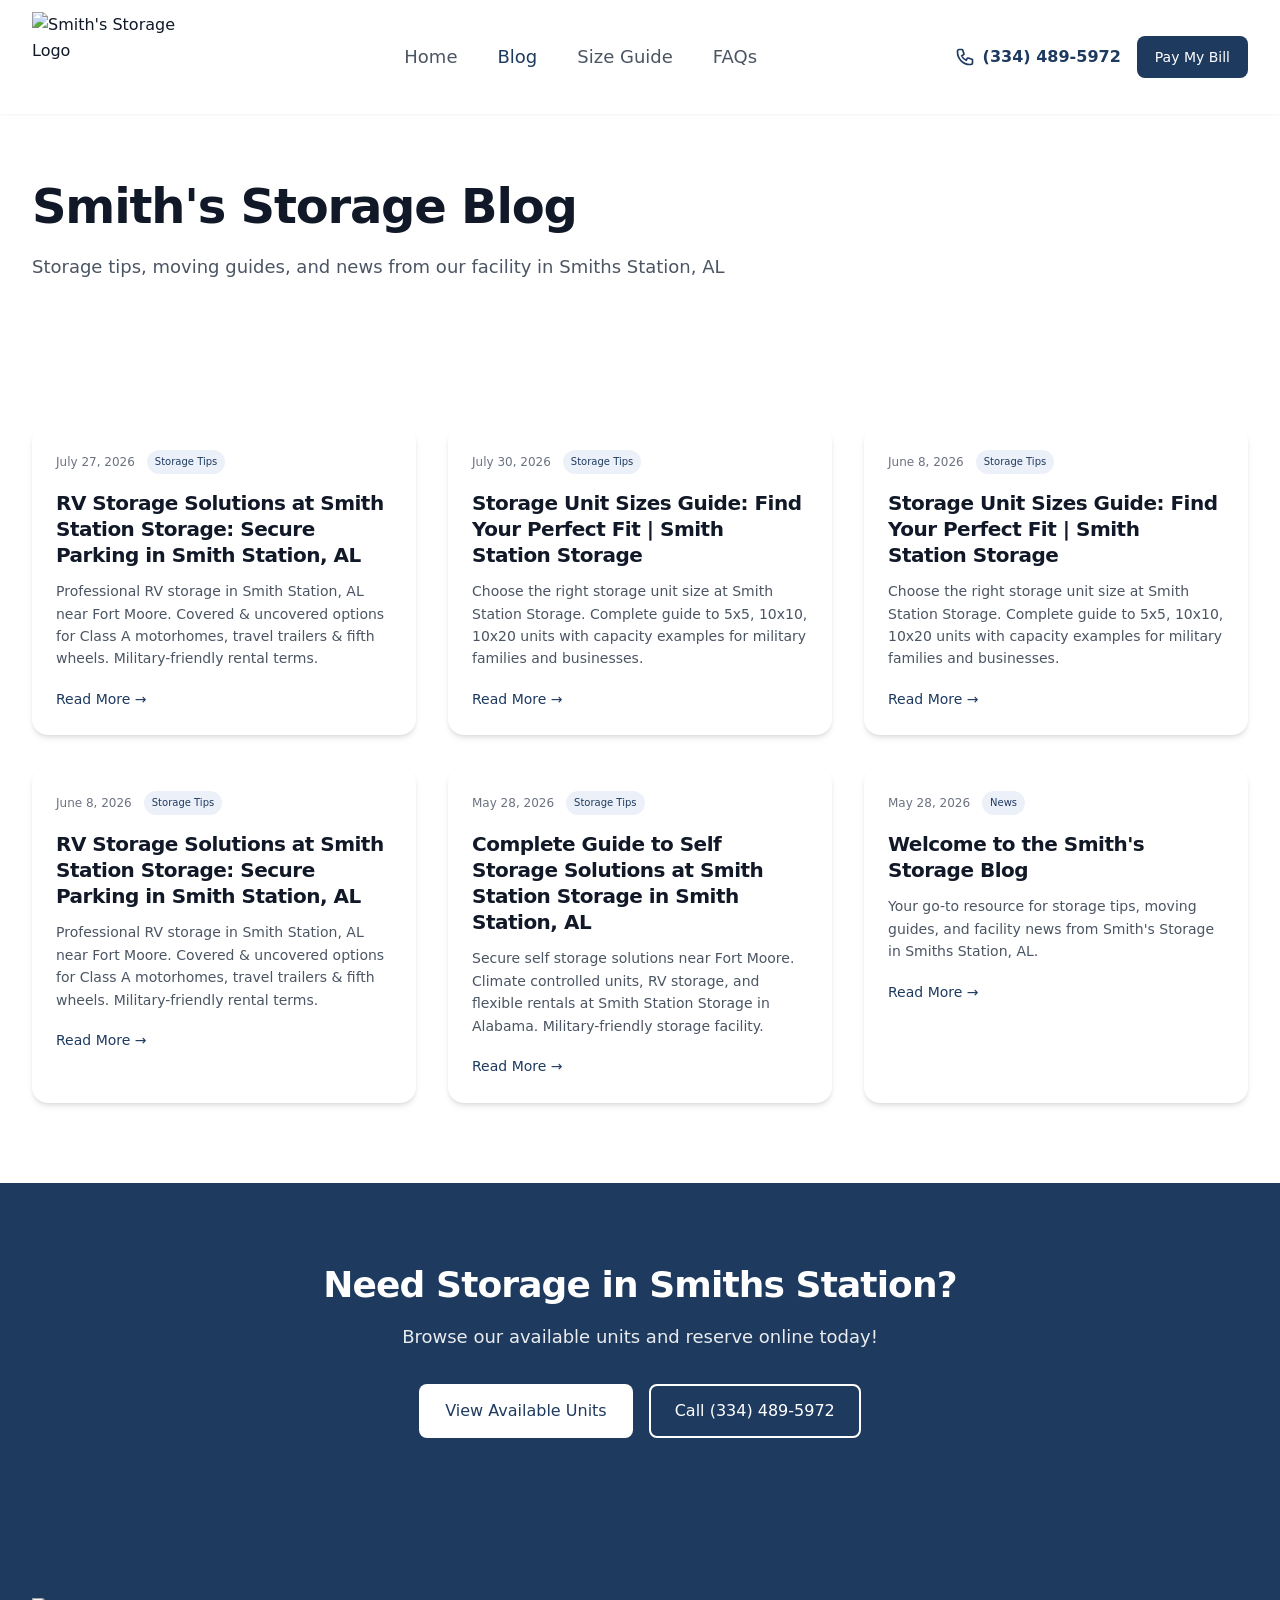
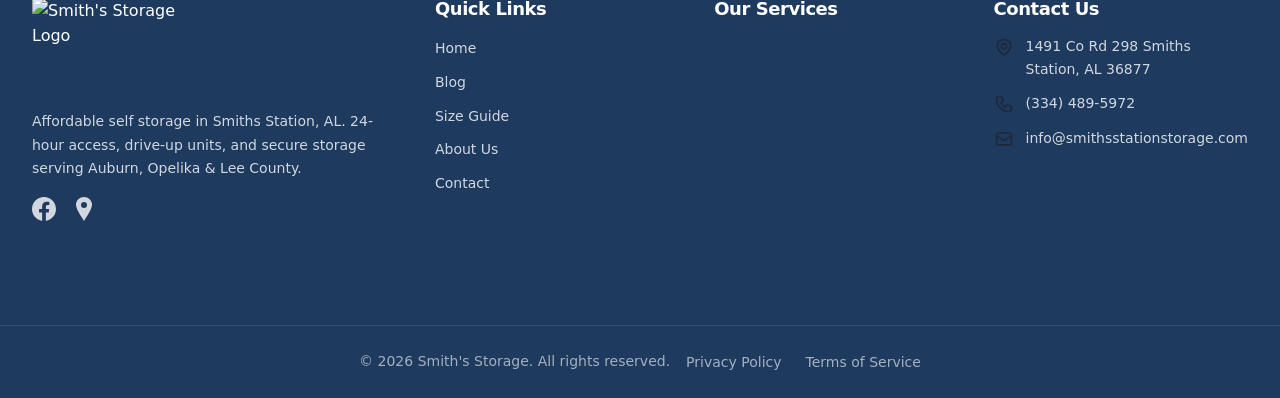
==== index.html @ 151f4b5f "Add blog card: RV Storage Solutions at Smith Station Storage: Secure Parking in Smith Station, AL" ====
<!DOCTYPE html>
<html lang="en">
<head>
  <meta charset="UTF-8">
  <meta name="viewport" content="width=device-width, initial-scale=1.0">

  <!-- Google Tag Manager -->
  <script>(function(w,d,s,l,i){w[l]=w[l]||[];w[l].push({'gtm.start':
  new Date().getTime(),event:'gtm.js'});var f=d.getElementsByTagName(s)[0],
  j=d.createElement(s),dl=l!='dataLayer'?'&l='+l:'';j.async=true;j.src=
  'https://www.googletagmanager.com/gtm.js?id='+i+dl;f.parentNode.insertBefore(j,f);
  })(window,document,'script','dataLayer','GTM-K75KJZG6');</script>

  <!-- SEO Meta Tags -->
  <title>Blog | Smith's Storage | Storage Tips & News</title>
  <meta name="description" content="Read the latest storage tips, moving guides, and news from Smith's Storage in Smiths Station, AL.">
  <meta name="robots" content="index, follow">
  <link rel="canonical" href="https://blog.smithsstationstorage.com/">

  <!-- Open Graph -->
  <meta property="og:title" content="Blog | Smith's Storage">
  <meta property="og:description" content="Storage tips, moving guides, and news from Smith's Storage.">
  <meta property="og:image" content="https://smithsstationstorage.com/images/logo.webp">
  <meta property="og:url" content="https://blog.smithsstationstorage.com/">
  <meta property="og:type" content="website">

  <!-- RSS Feed -->
  <link rel="alternate" type="application/rss+xml" title="Smith's Storage Blog" href="/rss.xml">

  <!-- Favicon -->
  <link rel="icon" type="image/png" href="https://smithsstationstorage.com/images/logo.webp">

  <!-- Stylesheet -->
  <link rel="stylesheet" href="/css/styles.css">
</head>
<body>
<!-- Google Tag Manager (noscript) -->
<noscript><iframe src="https://www.googletagmanager.com/ns.html?id=GTM-K75KJZG6" height="0" width="0" style="display:none;visibility:hidden"></iframe></noscript>

<!-- HEADER -->
<header class="wss-header">
  <nav class="wss-container">
    <div class="wss-header__inner">
      <a href="https://smithsstationstorage.com/"><img src="https://smithsstationstorage.com/images/logo.webp" alt="Smith's Storage Logo" class="wss-header__logo" width="200" height="103"></a>
      <div class="wss-header__nav">
        <a href="https://smithsstationstorage.com/" class="wss-header__nav-link">Home</a>
        <a href="/" class="wss-header__nav-link wss-header__nav-link--active">Blog</a>
        <a href="https://smithsstationstorage.com/size-guide.html" class="wss-header__nav-link">Size Guide</a>
        <a href="https://smithsstationstorage.com/faqs.html" class="wss-header__nav-link">FAQs</a>
      </div>
      <div class="wss-header__actions">
        <a href="tel:13344895972" class="wss-header__phone">
          <svg class="wss-header__phone-icon" fill="none" stroke="currentColor" viewBox="0 0 24 24"><path stroke-linecap="round" stroke-linejoin="round" stroke-width="2" d="M3 5a2 2 0 012-2h3.28a1 1 0 01.948.684l1.498 4.493a1 1 0 01-.502 1.21l-2.257 1.13a11.042 11.042 0 005.516 5.516l1.13-2.257a1 1 0 011.21-.502l4.493 1.498a1 1 0 01.684.949V19a2 2 0 01-2 2h-1C9.716 21 3 14.284 3 6V5z"/></svg>
          <span class="wss-header__phone-text">(334) 489-5972</span>
        </a>
        <a href="https://rental-center.storedge.com/?companyId=405c01c2-7dac-4c7d-843f-357634918b9c&facilityId=3e8d7edc-9e44-4110-b286-3bd07c18e074#/login" target="_blank" rel="noopener noreferrer" class="wss-btn wss-btn--primary wss-btn--sm">Pay My Bill</a>
        <button type="button" class="wss-header__menu-toggle" aria-label="Open menu" data-menu-toggle>
          <svg class="wss-header__menu-icon" fill="none" stroke="currentColor" viewBox="0 0 24 24"><path stroke-linecap="round" stroke-linejoin="round" stroke-width="2" d="M4 6h16M4 12h16M4 18h16"/></svg>
        </button>
      </div>
    </div>
    <div class="wss-header__mobile-menu" id="mobile-menu">
      <div class="wss-header__mobile-nav">
        <a href="https://smithsstationstorage.com/" class="wss-header__mobile-link">Home</a>
        <a href="/" class="wss-header__mobile-link wss-header__mobile-link--active">Blog</a>
        <a href="https://smithsstationstorage.com/size-guide.html" class="wss-header__mobile-link">Size Guide</a>
        <a href="https://smithsstationstorage.com/faqs.html" class="wss-header__mobile-link">FAQs</a>
      </div>
    </div>
  </nav>
</header>

<main>
  <!-- PAGE HERO -->
  <section class="wss-page-hero">
    <div class="wss-container">
      <h1 class="wss-page-hero__title">Smith's Storage Blog</h1>
      <p class="wss-page-hero__subtitle">Storage tips, moving guides, and news from our facility in Smiths Station, AL</p>
    </div>
  </section>

  <!-- BLOG LISTING -->
  <section class="wss-section wss-section--white">
    <div class="wss-container">
      <div class="wss-grid wss-grid--3" style="gap: 2rem;">

        <!-- POST: 2026-07-27-rv-storage-solutions-smith-station-alabama -->
        <a href="/posts/2026-07-27-rv-storage-solutions-smith-station-alabama.html" class="wss-blog-card" style="display: block; text-decoration: none; color: inherit; background: white; border-radius: 1rem; overflow: hidden; box-shadow: var(--wss-shadow-md); transition: box-shadow 0.3s, transform 0.3s;">
          <div style="padding: 1.5rem;">
            <div style="display: flex; align-items: center; gap: 0.75rem; margin-bottom: 1rem;">
              <span style="font-size: 0.75rem; color: var(--wss-gray-500);">July 27, 2026</span>
              <span style="font-size: 0.625rem; background: var(--wss-primary-50); color: var(--wss-primary); padding: 0.25rem 0.5rem; border-radius: 9999px; font-weight: 500;">Storage Tips</span>
            </div>
            <h2 style="font-size: var(--wss-text-xl); font-weight: 600; margin-bottom: 0.75rem; line-height: 1.3;">RV Storage Solutions at Smith Station Storage: Secure Parking in Smith Station, AL</h2>
            <p style="color: var(--wss-gray-600); font-size: var(--wss-text-sm); line-height: 1.6; margin-bottom: 1rem;">Professional RV storage in Smith Station, AL near Fort Moore. Covered &amp; uncovered options for Class A motorhomes, travel trailers &amp; fifth wheels. Military-friendly rental terms.</p>
            <span style="color: var(--wss-primary); font-weight: 500; font-size: var(--wss-text-sm);">Read More &rarr;</span>
          </div>
        </a>


        <!-- POST: 2026-07-30-storage-unit-sizes-guide-smith-station -->
        <a href="/posts/2026-07-30-storage-unit-sizes-guide-smith-station.html" class="wss-blog-card" style="display: block; text-decoration: none; color: inherit; background: white; border-radius: 1rem; overflow: hidden; box-shadow: var(--wss-shadow-md); transition: box-shadow 0.3s, transform 0.3s;">
          <div style="padding: 1.5rem;">
            <div style="display: flex; align-items: center; gap: 0.75rem; margin-bottom: 1rem;">
              <span style="font-size: 0.75rem; color: var(--wss-gray-500);">July 30, 2026</span>
              <span style="font-size: 0.625rem; background: var(--wss-primary-50); color: var(--wss-primary); padding: 0.25rem 0.5rem; border-radius: 9999px; font-weight: 500;">Storage Tips</span>
            </div>
            <h2 style="font-size: var(--wss-text-xl); font-weight: 600; margin-bottom: 0.75rem; line-height: 1.3;">Storage Unit Sizes Guide: Find Your Perfect Fit | Smith Station Storage</h2>
            <p style="color: var(--wss-gray-600); font-size: var(--wss-text-sm); line-height: 1.6; margin-bottom: 1rem;">Choose the right storage unit size at Smith Station Storage. Complete guide to 5x5, 10x10, 10x20 units with capacity examples for military families and businesses.</p>
            <span style="color: var(--wss-primary); font-weight: 500; font-size: var(--wss-text-sm);">Read More &rarr;</span>
          </div>
        </a>


        <!-- POST: 2026-06-08-storage-unit-sizes-guide-smith-station -->
        <a href="/posts/2026-06-08-storage-unit-sizes-guide-smith-station.html" class="wss-blog-card" style="display: block; text-decoration: none; color: inherit; background: white; border-radius: 1rem; overflow: hidden; box-shadow: var(--wss-shadow-md); transition: box-shadow 0.3s, transform 0.3s;">
          <div style="padding: 1.5rem;">
            <div style="display: flex; align-items: center; gap: 0.75rem; margin-bottom: 1rem;">
              <span style="font-size: 0.75rem; color: var(--wss-gray-500);">June 8, 2026</span>
              <span style="font-size: 0.625rem; background: var(--wss-primary-50); color: var(--wss-primary); padding: 0.25rem 0.5rem; border-radius: 9999px; font-weight: 500;">Storage Tips</span>
            </div>
            <h2 style="font-size: var(--wss-text-xl); font-weight: 600; margin-bottom: 0.75rem; line-height: 1.3;">Storage Unit Sizes Guide: Find Your Perfect Fit | Smith Station Storage</h2>
            <p style="color: var(--wss-gray-600); font-size: var(--wss-text-sm); line-height: 1.6; margin-bottom: 1rem;">Choose the right storage unit size at Smith Station Storage. Complete guide to 5x5, 10x10, 10x20 units with capacity examples for military families and businesses.</p>
            <span style="color: var(--wss-primary); font-weight: 500; font-size: var(--wss-text-sm);">Read More &rarr;</span>
          </div>
        </a>


        <!-- POST: 2026-06-08-rv-storage-solutions-smith-station-alabama -->
        <a href="/posts/2026-06-08-rv-storage-solutions-smith-station-alabama.html" class="wss-blog-card" style="display: block; text-decoration: none; color: inherit; background: white; border-radius: 1rem; overflow: hidden; box-shadow: var(--wss-shadow-md); transition: box-shadow 0.3s, transform 0.3s;">
          <div style="padding: 1.5rem;">
            <div style="display: flex; align-items: center; gap: 0.75rem; margin-bottom: 1rem;">
              <span style="font-size: 0.75rem; color: var(--wss-gray-500);">June 8, 2026</span>
              <span style="font-size: 0.625rem; background: var(--wss-primary-50); color: var(--wss-primary); padding: 0.25rem 0.5rem; border-radius: 9999px; font-weight: 500;">Storage Tips</span>
            </div>
            <h2 style="font-size: var(--wss-text-xl); font-weight: 600; margin-bottom: 0.75rem; line-height: 1.3;">RV Storage Solutions at Smith Station Storage: Secure Parking in Smith Station, AL</h2>
            <p style="color: var(--wss-gray-600); font-size: var(--wss-text-sm); line-height: 1.6; margin-bottom: 1rem;">Professional RV storage in Smith Station, AL near Fort Moore. Covered &amp; uncovered options for Class A motorhomes, travel trailers &amp; fifth wheels. Military-friendly rental terms.</p>
            <span style="color: var(--wss-primary); font-weight: 500; font-size: var(--wss-text-sm);">Read More &rarr;</span>
          </div>
        </a>


        <!-- POST: 2026-05-28-self-storage-guide-smith-station-alabama -->
        <a href="/posts/2026-05-28-self-storage-guide-smith-station-alabama.html" class="wss-blog-card" style="display: block; text-decoration: none; color: inherit; background: white; border-radius: 1rem; overflow: hidden; box-shadow: var(--wss-shadow-md); transition: box-shadow 0.3s, transform 0.3s;">
          <div style="padding: 1.5rem;">
            <div style="display: flex; align-items: center; gap: 0.75rem; margin-bottom: 1rem;">
              <span style="font-size: 0.75rem; color: var(--wss-gray-500);">May 28, 2026</span>
              <span style="font-size: 0.625rem; background: var(--wss-primary-50); color: var(--wss-primary); padding: 0.25rem 0.5rem; border-radius: 9999px; font-weight: 500;">Storage Tips</span>
            </div>
            <h2 style="font-size: var(--wss-text-xl); font-weight: 600; margin-bottom: 0.75rem; line-height: 1.3;">Complete Guide to Self Storage Solutions at Smith Station Storage in Smith Station, AL</h2>
            <p style="color: var(--wss-gray-600); font-size: var(--wss-text-sm); line-height: 1.6; margin-bottom: 1rem;">Secure self storage solutions near Fort Moore. Climate controlled units, RV storage, and flexible rentals at Smith Station Storage in Alabama. Military-friendly storage facility.</p>
            <span style="color: var(--wss-primary); font-weight: 500; font-size: var(--wss-text-sm);">Read More &rarr;</span>
          </div>
        </a>


        <!-- POST 1 (Welcome Post) -->
        <a href="/posts/2026-05-28-welcome-to-smiths-storage-blog" class="wss-blog-card" style="display: block; text-decoration: none; color: inherit; background: white; border-radius: 1rem; overflow: hidden; box-shadow: var(--wss-shadow-md); transition: box-shadow 0.3s, transform 0.3s;">
          <div style="padding: 1.5rem;">
            <div style="display: flex; align-items: center; gap: 0.75rem; margin-bottom: 1rem;">
              <span style="font-size: 0.75rem; color: var(--wss-gray-500);">May 28, 2026</span>
              <span style="font-size: 0.625rem; background: var(--wss-primary-50); color: var(--wss-primary); padding: 0.25rem 0.5rem; border-radius: 9999px; font-weight: 500;">News</span>
            </div>
            <h2 style="font-size: var(--wss-text-xl); font-weight: 600; margin-bottom: 0.75rem; line-height: 1.3;">Welcome to the Smith's Storage Blog</h2>
            <p style="color: var(--wss-gray-600); font-size: var(--wss-text-sm); line-height: 1.6; margin-bottom: 1rem;">Your go-to resource for storage tips, moving guides, and facility news from Smith's Storage in Smiths Station, AL.</p>
            <span style="color: var(--wss-primary); font-weight: 500; font-size: var(--wss-text-sm);">Read More &rarr;</span>
          </div>
        </a>

        <!-- ADD MORE POST CARDS HERE -->

      </div>
    </div>
  </section>

  <!-- CTA SECTION -->
  <section class="wss-section wss-cta">
    <div class="wss-container">
      <h2 class="wss-cta__title">Need Storage in Smiths Station?</h2>
      <p class="wss-cta__description">Browse our available units and reserve online today!</p>
      <div class="wss-cta__buttons">
        <a href="https://smithsstationstorage.com/#choose-unit" class="wss-btn wss-btn--white">View Available Units</a>
        <a href="tel:13344895972" class="wss-btn wss-btn--outline-white">Call (334) 489-5972</a>
      </div>
    </div>
  </section>
</main>

<!-- FOOTER -->
<footer class="wss-footer">
  <div class="wss-container wss-footer__main">
    <div class="wss-footer__grid">
      <div class="wss-footer__column">
        <img src="https://smithsstationstorage.com/images/logo.webp" alt="Smith's Storage Logo" class="wss-footer__logo" width="200" height="103" loading="lazy">
        <p class="wss-footer__tagline">Affordable self storage in Smiths Station, AL. 24-hour access, drive-up units, and secure storage serving Auburn, Opelika & Lee County.</p>
        <div class="wss-footer__social">
          <a href="" target="_blank" class="wss-footer__social-link" aria-label="Facebook"><svg class="wss-footer__social-icon" fill="currentColor" viewBox="0 0 24 24"><path d="M24 12.073c0-6.627-5.373-12-12-12s-12 5.373-12 12c0 5.99 4.388 10.954 10.125 11.854v-8.385H7.078v-3.47h3.047V9.43c0-3.007 1.792-4.669 4.533-4.669 1.312 0 2.686.235 2.686.235v2.953H15.83c-1.491 0-1.956.925-1.956 1.874v2.25h3.328l-.532 3.47h-2.796v8.385C19.612 23.027 24 18.062 24 12.073z"/></svg></a>
          <a href="https://maps.app.goo.gl/sVRZ5fAKHLisLEwT6" target="_blank" class="wss-footer__social-link" aria-label="Google Maps"><svg class="wss-footer__social-icon" fill="currentColor" viewBox="0 0 24 24"><path d="M12 0C7.802 0 4 3.403 4 7.602 4 11.8 7.469 16.812 12 24c4.531-7.188 8-12.2 8-16.398C20 3.403 16.199 0 12 0zm0 11a3 3 0 110-6 3 3 0 010 6z"/></svg></a>
        </div>
      </div>
      <div class="wss-footer__column"><h3 class="wss-footer__heading">Quick Links</h3><ul class="wss-footer__nav"><li><a href="https://smithsstationstorage.com/" class="wss-footer__nav-link">Home</a></li><li><a href="/" class="wss-footer__nav-link">Blog</a></li><li><a href="https://smithsstationstorage.com/size-guide.html" class="wss-footer__nav-link">Size Guide</a></li><li><a href="https://smithsstationstorage.com/about.html" class="wss-footer__nav-link">About Us</a></li><li><a href="https://smithsstationstorage.com/contact.html" class="wss-footer__nav-link">Contact</a></li></ul></div>
      <div class="wss-footer__column"><h3 class="wss-footer__heading">Our Services</h3><ul class="wss-footer__nav"></ul></div>
      <div class="wss-footer__column"><h3 class="wss-footer__heading">Contact Us</h3><ul class="wss-footer__contact"><li class="wss-footer__contact-item"><svg class="wss-footer__contact-icon" fill="none" stroke="currentColor" viewBox="0 0 24 24"><path stroke-linecap="round" stroke-linejoin="round" stroke-width="2" d="M17.657 16.657L13.414 20.9a1.998 1.998 0 01-2.827 0l-4.244-4.243a8 8 0 1111.314 0z"/><path stroke-linecap="round" stroke-linejoin="round" stroke-width="2" d="M15 11a3 3 0 11-6 0 3 3 0 016 0z"/></svg><a href="https://maps.app.goo.gl/sVRZ5fAKHLisLEwT6" target="_blank" class="wss-footer__contact-link">1491 Co Rd 298 Smiths Station, AL 36877</a></li><li class="wss-footer__contact-item"><svg class="wss-footer__contact-icon" fill="none" stroke="currentColor" viewBox="0 0 24 24"><path stroke-linecap="round" stroke-linejoin="round" stroke-width="2" d="M3 5a2 2 0 012-2h3.28a1 1 0 01.948.684l1.498 4.493a1 1 0 01-.502 1.21l-2.257 1.13a11.042 11.042 0 005.516 5.516l1.13-2.257a1 1 0 011.21-.502l4.493 1.498a1 1 0 01.684.949V19a2 2 0 01-2 2h-1C9.716 21 3 14.284 3 6V5z"/></svg><a href="tel:13344895972" class="wss-footer__contact-link">(334) 489-5972</a></li><li class="wss-footer__contact-item"><svg class="wss-footer__contact-icon" fill="none" stroke="currentColor" viewBox="0 0 24 24"><path stroke-linecap="round" stroke-linejoin="round" stroke-width="2" d="M3 8l7.89 5.26a2 2 0 002.22 0L21 8M5 19h14a2 2 0 002-2V7a2 2 0 00-2-2H5a2 2 0 00-2 2v10a2 2 0 002 2z"/></svg><a href="mailto:info@smithsstationstorage.com" class="wss-footer__contact-link">info@smithsstationstorage.com</a></li></ul></div>
    </div>
  </div>
  <div class="wss-footer__bottom"><div class="wss-container wss-footer__bottom-inner"><p>&copy; 2026 Smith's Storage. All rights reserved.</p><div class="wss-footer__legal"><a href="https://smithsstationstorage.com/privacy.html" class="wss-footer__legal-link">Privacy Policy</a><a href="https://smithsstationstorage.com/terms.html" class="wss-footer__legal-link">Terms of Service</a></div></div></div>
</footer>

<script src="/js/main.js"></script>
</body>
</html>
---- css/styles.css ----
/* =============================================================================
   Winston Self Storage - Main Stylesheet
   Hybrid Tailwind-BEM Architecture
   ============================================================================= */

/* Google Fonts */
@import url('{{GOOGLE_FONTS_URL}}');

/* Design Tokens */
@import '_variables.css';

/* Base Styles & Reset */
@import '_base.css';

/* Layout Patterns */
@import '_layouts.css';

/* BEM Components */
@import '_components.css';
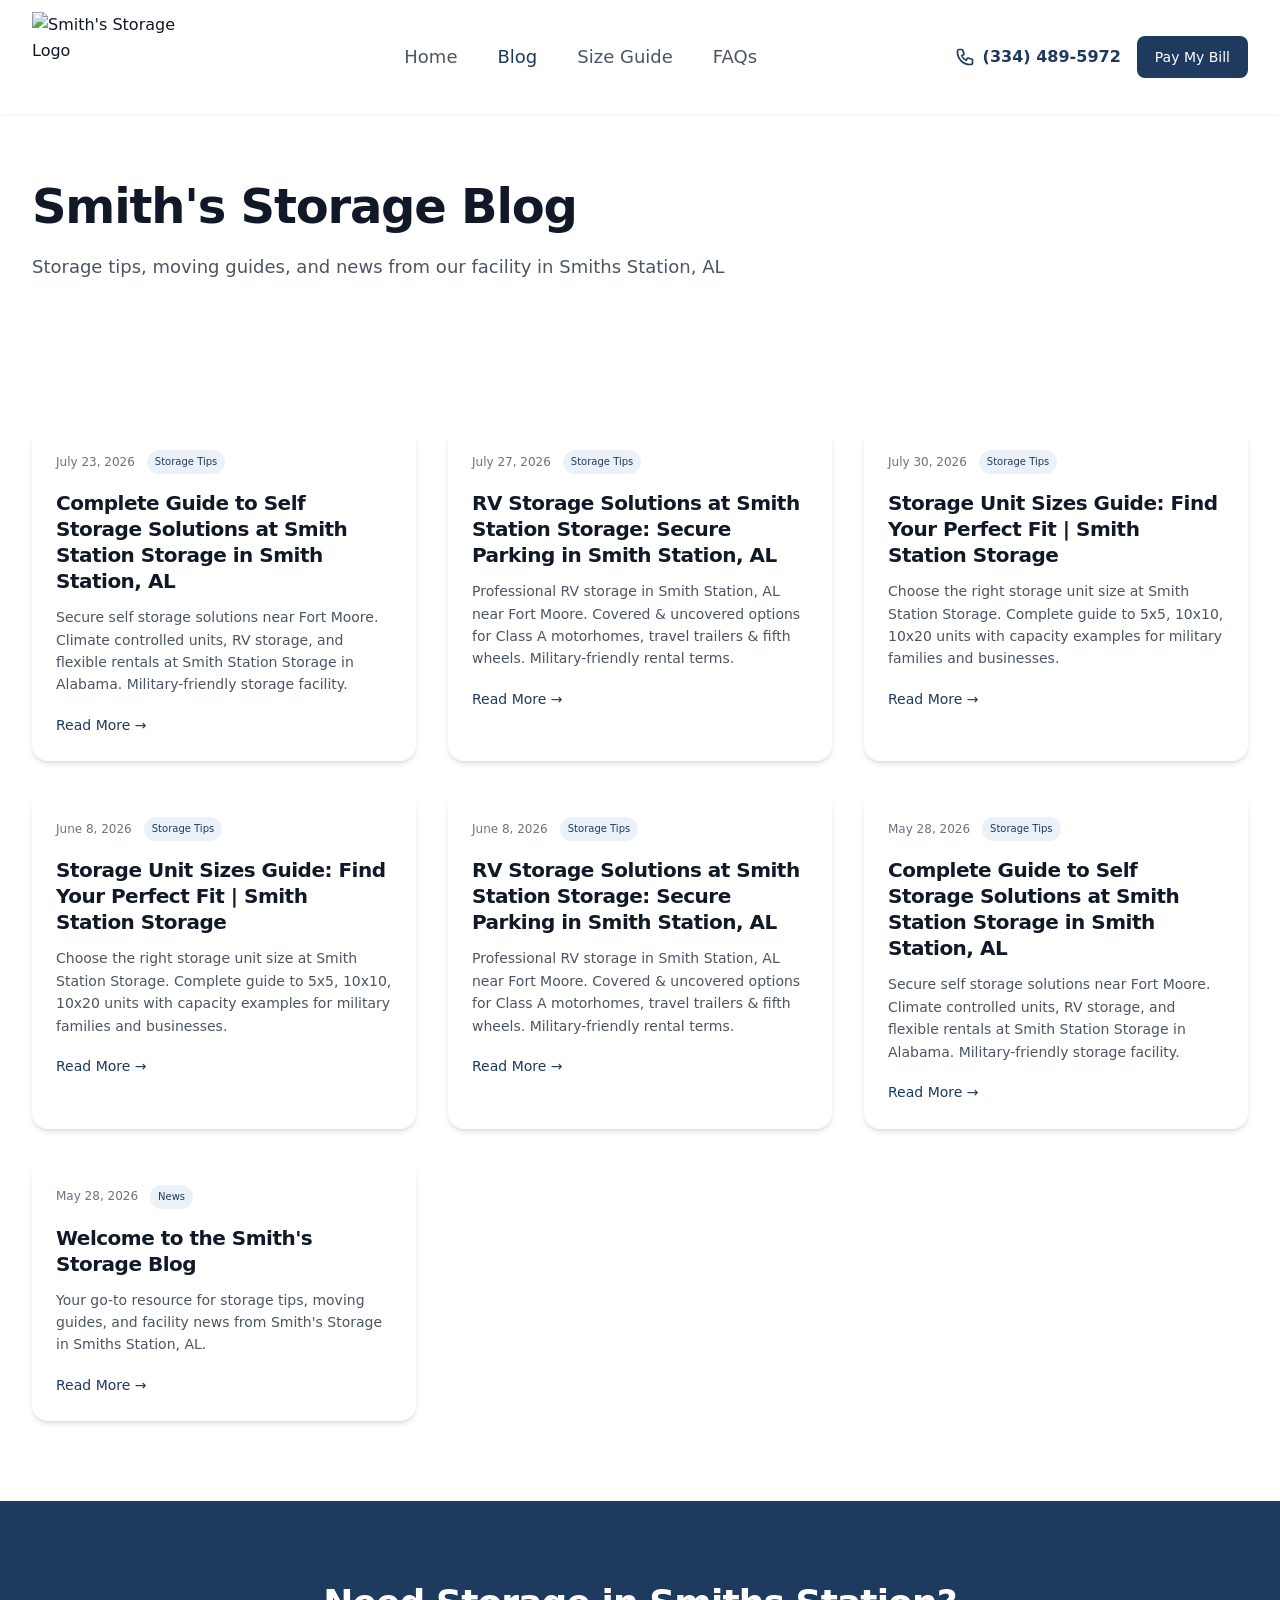
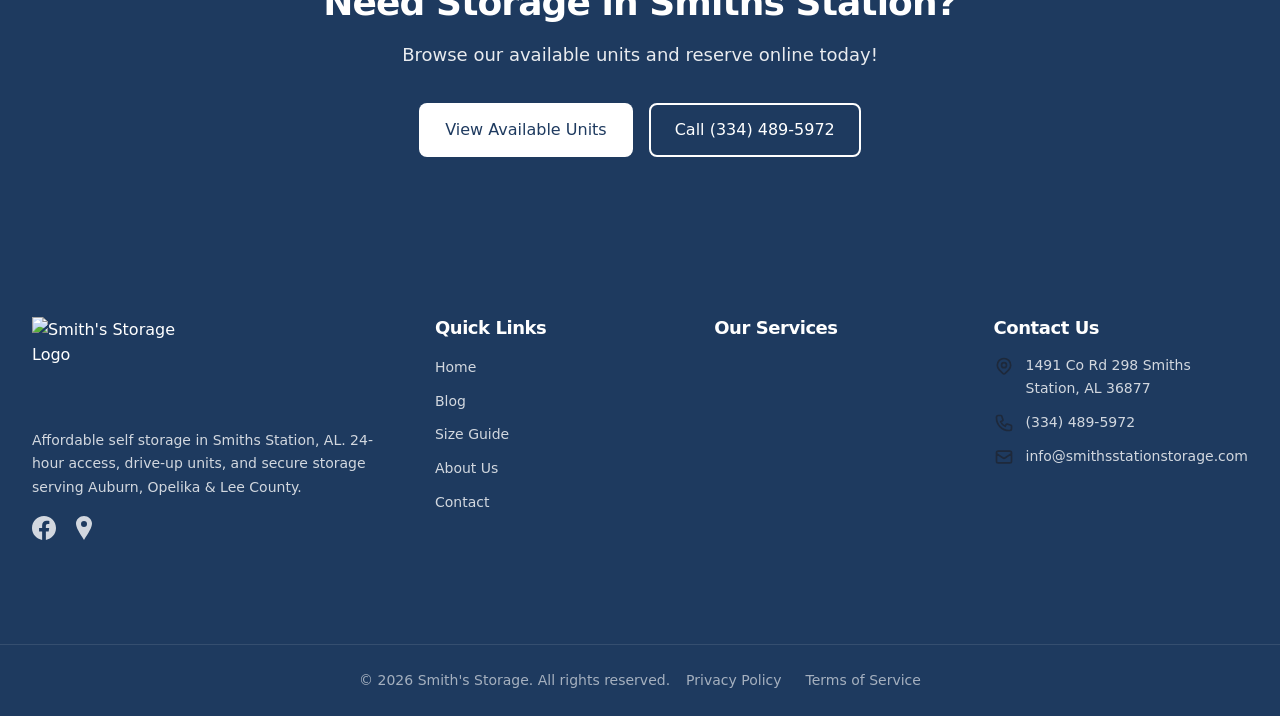
==== commit bf399235: "Add blog card: Complete Guide to Self Storage Solutions at Smith Station Storage in Smith Station, A" ====
--- a/index.html
+++ b/index.html
@@ -83,6 +83,20 @@
   <section class="wss-section wss-section--white">
     <div class="wss-container">
       <div class="wss-grid wss-grid--3" style="gap: 2rem;">
+
+        <!-- POST: 2026-07-23-self-storage-guide-smith-station-alabama -->
+        <a href="/posts/2026-07-23-self-storage-guide-smith-station-alabama.html" class="wss-blog-card" style="display: block; text-decoration: none; color: inherit; background: white; border-radius: 1rem; overflow: hidden; box-shadow: var(--wss-shadow-md); transition: box-shadow 0.3s, transform 0.3s;">
+          <div style="padding: 1.5rem;">
+            <div style="display: flex; align-items: center; gap: 0.75rem; margin-bottom: 1rem;">
+              <span style="font-size: 0.75rem; color: var(--wss-gray-500);">July 23, 2026</span>
+              <span style="font-size: 0.625rem; background: var(--wss-primary-50); color: var(--wss-primary); padding: 0.25rem 0.5rem; border-radius: 9999px; font-weight: 500;">Storage Tips</span>
+            </div>
+            <h2 style="font-size: var(--wss-text-xl); font-weight: 600; margin-bottom: 0.75rem; line-height: 1.3;">Complete Guide to Self Storage Solutions at Smith Station Storage in Smith Station, AL</h2>
+            <p style="color: var(--wss-gray-600); font-size: var(--wss-text-sm); line-height: 1.6; margin-bottom: 1rem;">Secure self storage solutions near Fort Moore. Climate controlled units, RV storage, and flexible rentals at Smith Station Storage in Alabama. Military-friendly storage facility.</p>
+            <span style="color: var(--wss-primary); font-weight: 500; font-size: var(--wss-text-sm);">Read More &rarr;</span>
+          </div>
+        </a>
+
 
         <!-- POST: 2026-07-27-rv-storage-solutions-smith-station-alabama -->
         <a href="/posts/2026-07-27-rv-storage-solutions-smith-station-alabama.html" class="wss-blog-card" style="display: block; text-decoration: none; color: inherit; background: white; border-radius: 1rem; overflow: hidden; box-shadow: var(--wss-shadow-md); transition: box-shadow 0.3s, transform 0.3s;">
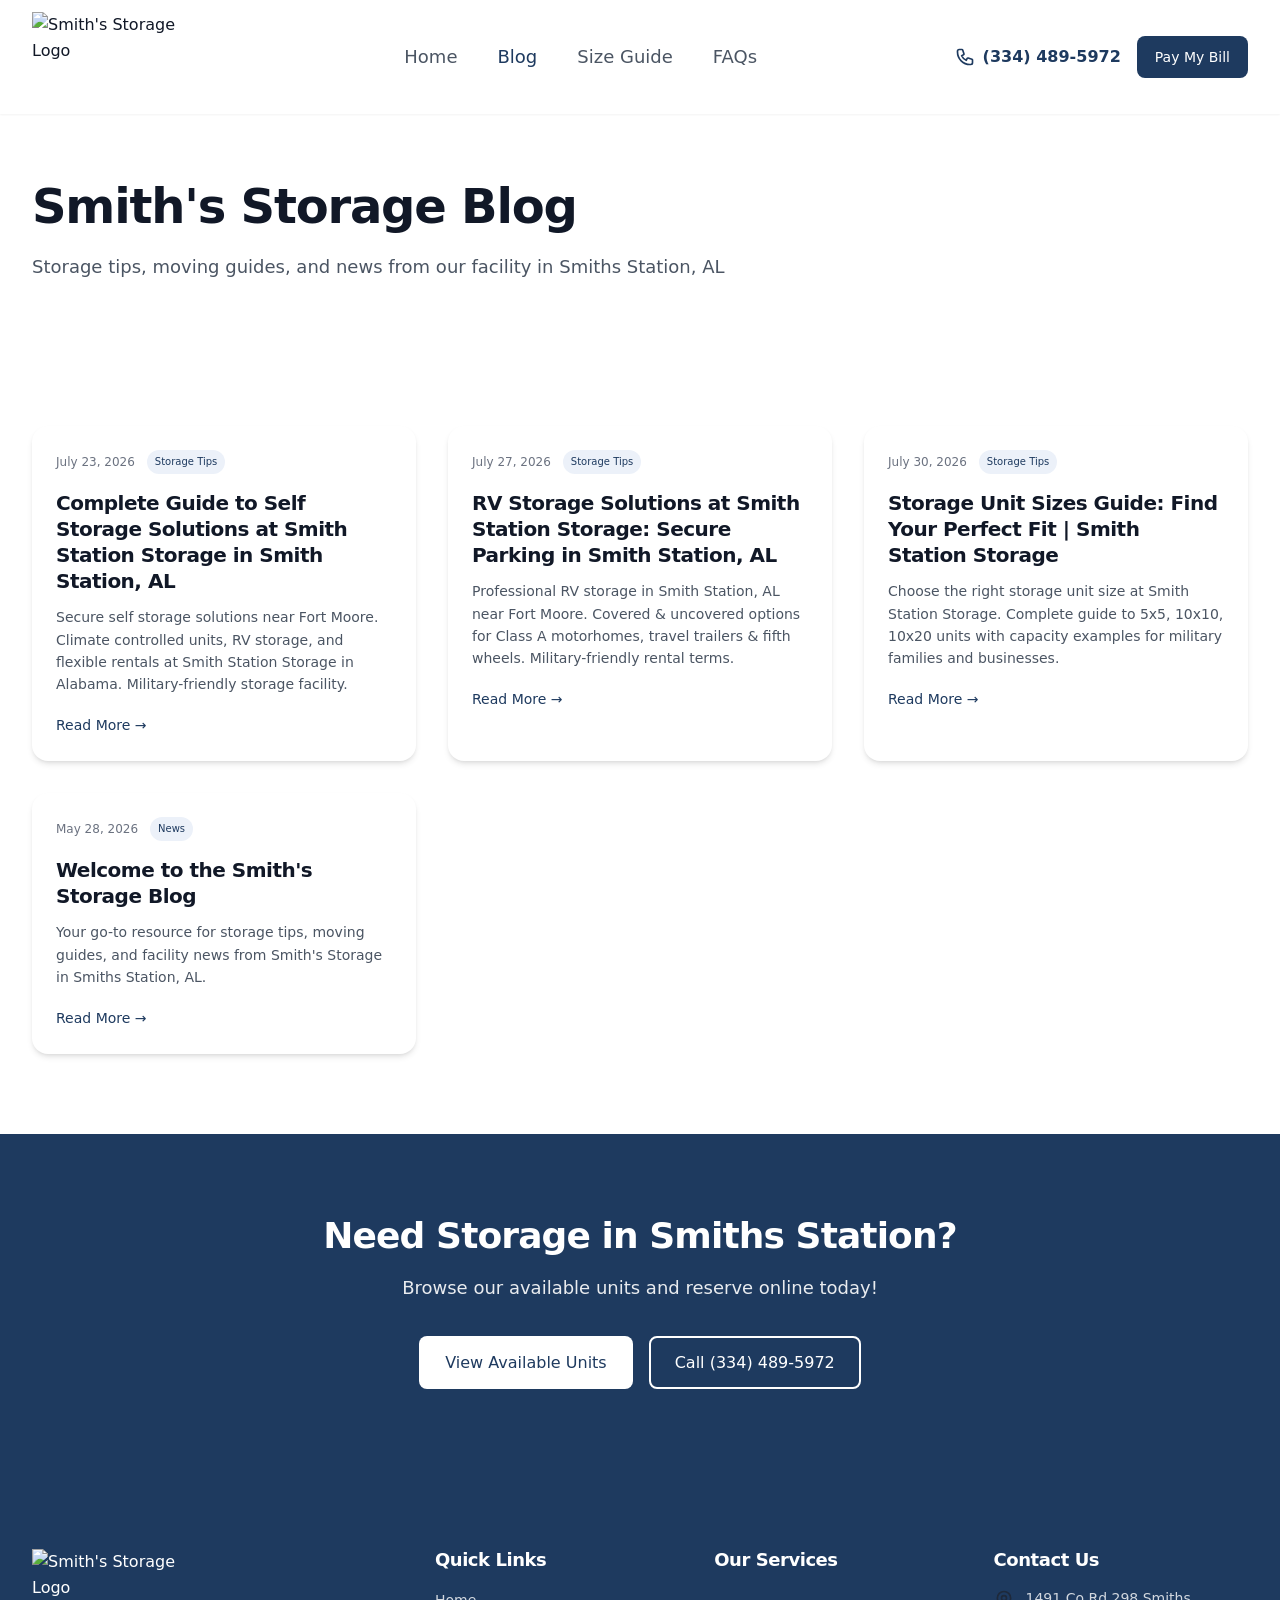
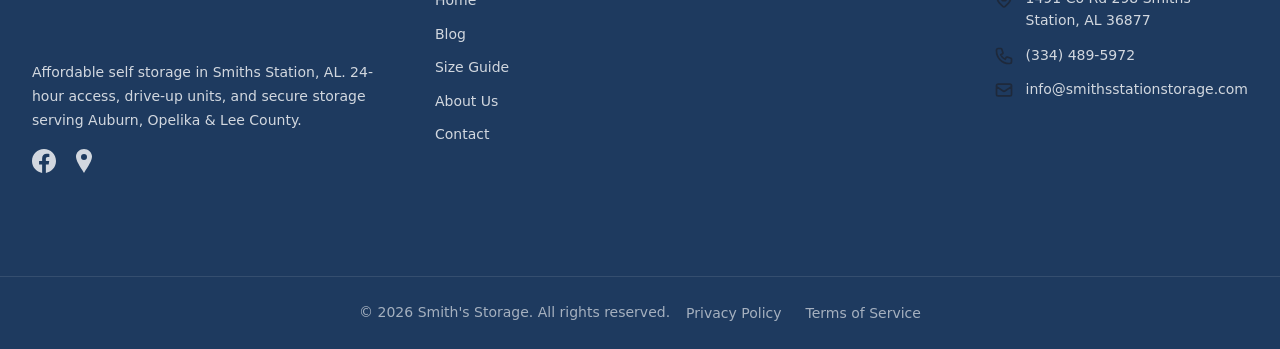
==== commit d86a3dab: "Remove stale post cards after backdating" ====
--- a/index.html
+++ b/index.html
@@ -126,48 +126,6 @@
         </a>
 
 
-        <!-- POST: 2026-06-08-storage-unit-sizes-guide-smith-station -->
-        <a href="/posts/2026-06-08-storage-unit-sizes-guide-smith-station.html" class="wss-blog-card" style="display: block; text-decoration: none; color: inherit; background: white; border-radius: 1rem; overflow: hidden; box-shadow: var(--wss-shadow-md); transition: box-shadow 0.3s, transform 0.3s;">
-          <div style="padding: 1.5rem;">
-            <div style="display: flex; align-items: center; gap: 0.75rem; margin-bottom: 1rem;">
-              <span style="font-size: 0.75rem; color: var(--wss-gray-500);">June 8, 2026</span>
-              <span style="font-size: 0.625rem; background: var(--wss-primary-50); color: var(--wss-primary); padding: 0.25rem 0.5rem; border-radius: 9999px; font-weight: 500;">Storage Tips</span>
-            </div>
-            <h2 style="font-size: var(--wss-text-xl); font-weight: 600; margin-bottom: 0.75rem; line-height: 1.3;">Storage Unit Sizes Guide: Find Your Perfect Fit | Smith Station Storage</h2>
-            <p style="color: var(--wss-gray-600); font-size: var(--wss-text-sm); line-height: 1.6; margin-bottom: 1rem;">Choose the right storage unit size at Smith Station Storage. Complete guide to 5x5, 10x10, 10x20 units with capacity examples for military families and businesses.</p>
-            <span style="color: var(--wss-primary); font-weight: 500; font-size: var(--wss-text-sm);">Read More &rarr;</span>
-          </div>
-        </a>
-
-
-        <!-- POST: 2026-06-08-rv-storage-solutions-smith-station-alabama -->
-        <a href="/posts/2026-06-08-rv-storage-solutions-smith-station-alabama.html" class="wss-blog-card" style="display: block; text-decoration: none; color: inherit; background: white; border-radius: 1rem; overflow: hidden; box-shadow: var(--wss-shadow-md); transition: box-shadow 0.3s, transform 0.3s;">
-          <div style="padding: 1.5rem;">
-            <div style="display: flex; align-items: center; gap: 0.75rem; margin-bottom: 1rem;">
-              <span style="font-size: 0.75rem; color: var(--wss-gray-500);">June 8, 2026</span>
-              <span style="font-size: 0.625rem; background: var(--wss-primary-50); color: var(--wss-primary); padding: 0.25rem 0.5rem; border-radius: 9999px; font-weight: 500;">Storage Tips</span>
-            </div>
-            <h2 style="font-size: var(--wss-text-xl); font-weight: 600; margin-bottom: 0.75rem; line-height: 1.3;">RV Storage Solutions at Smith Station Storage: Secure Parking in Smith Station, AL</h2>
-            <p style="color: var(--wss-gray-600); font-size: var(--wss-text-sm); line-height: 1.6; margin-bottom: 1rem;">Professional RV storage in Smith Station, AL near Fort Moore. Covered &amp; uncovered options for Class A motorhomes, travel trailers &amp; fifth wheels. Military-friendly rental terms.</p>
-            <span style="color: var(--wss-primary); font-weight: 500; font-size: var(--wss-text-sm);">Read More &rarr;</span>
-          </div>
-        </a>
-
-
-        <!-- POST: 2026-05-28-self-storage-guide-smith-station-alabama -->
-        <a href="/posts/2026-05-28-self-storage-guide-smith-station-alabama.html" class="wss-blog-card" style="display: block; text-decoration: none; color: inherit; background: white; border-radius: 1rem; overflow: hidden; box-shadow: var(--wss-shadow-md); transition: box-shadow 0.3s, transform 0.3s;">
-          <div style="padding: 1.5rem;">
-            <div style="display: flex; align-items: center; gap: 0.75rem; margin-bottom: 1rem;">
-              <span style="font-size: 0.75rem; color: var(--wss-gray-500);">May 28, 2026</span>
-              <span style="font-size: 0.625rem; background: var(--wss-primary-50); color: var(--wss-primary); padding: 0.25rem 0.5rem; border-radius: 9999px; font-weight: 500;">Storage Tips</span>
-            </div>
-            <h2 style="font-size: var(--wss-text-xl); font-weight: 600; margin-bottom: 0.75rem; line-height: 1.3;">Complete Guide to Self Storage Solutions at Smith Station Storage in Smith Station, AL</h2>
-            <p style="color: var(--wss-gray-600); font-size: var(--wss-text-sm); line-height: 1.6; margin-bottom: 1rem;">Secure self storage solutions near Fort Moore. Climate controlled units, RV storage, and flexible rentals at Smith Station Storage in Alabama. Military-friendly storage facility.</p>
-            <span style="color: var(--wss-primary); font-weight: 500; font-size: var(--wss-text-sm);">Read More &rarr;</span>
-          </div>
-        </a>
-
-
         <!-- POST 1 (Welcome Post) -->
         <a href="/posts/2026-05-28-welcome-to-smiths-storage-blog" class="wss-blog-card" style="display: block; text-decoration: none; color: inherit; background: white; border-radius: 1rem; overflow: hidden; box-shadow: var(--wss-shadow-md); transition: box-shadow 0.3s, transform 0.3s;">
           <div style="padding: 1.5rem;">
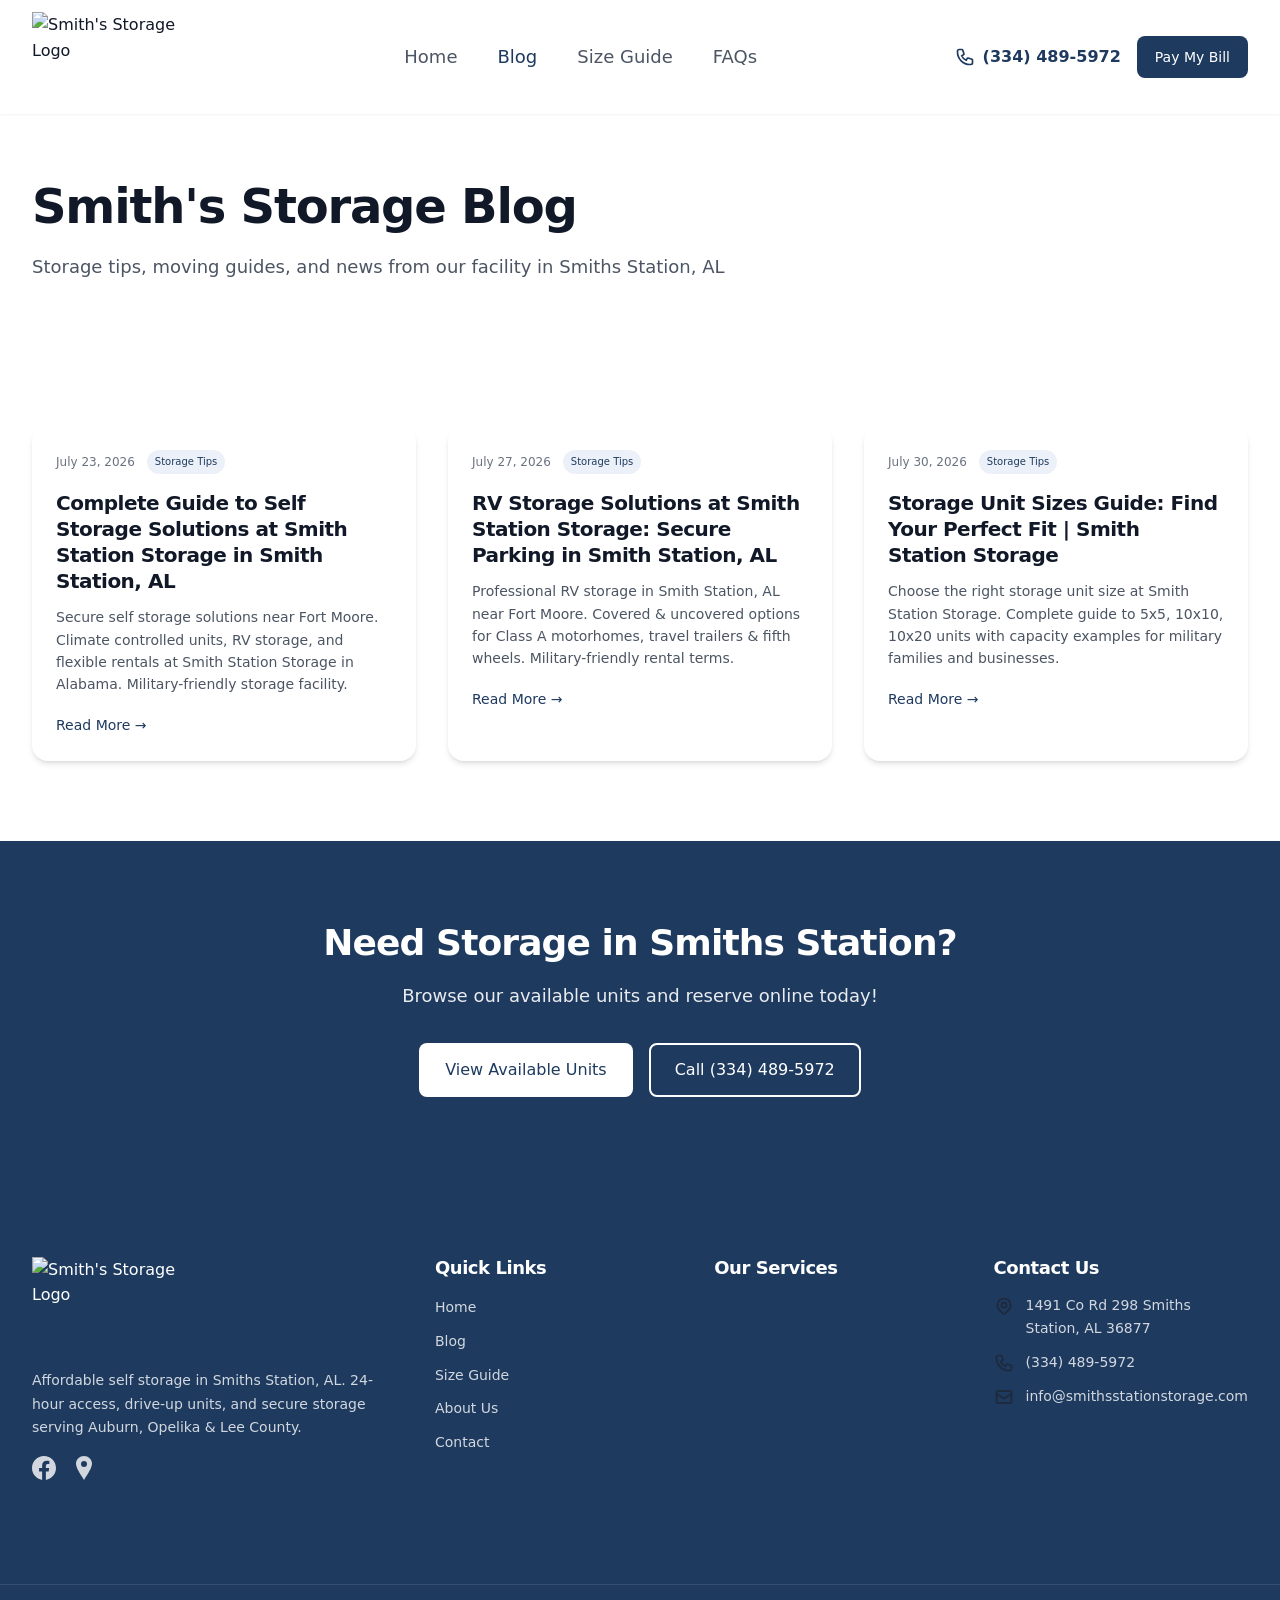
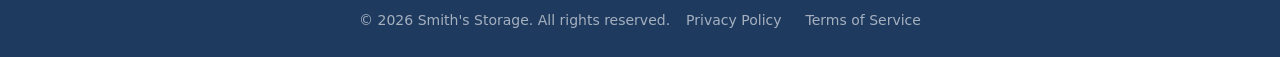
==== commit ad207741: "Remove welcome cards" ====
--- a/index.html
+++ b/index.html
@@ -125,20 +125,6 @@
           </div>
         </a>
 
-
-        <!-- POST 1 (Welcome Post) -->
-        <a href="/posts/2026-05-28-welcome-to-smiths-storage-blog" class="wss-blog-card" style="display: block; text-decoration: none; color: inherit; background: white; border-radius: 1rem; overflow: hidden; box-shadow: var(--wss-shadow-md); transition: box-shadow 0.3s, transform 0.3s;">
-          <div style="padding: 1.5rem;">
-            <div style="display: flex; align-items: center; gap: 0.75rem; margin-bottom: 1rem;">
-              <span style="font-size: 0.75rem; color: var(--wss-gray-500);">May 28, 2026</span>
-              <span style="font-size: 0.625rem; background: var(--wss-primary-50); color: var(--wss-primary); padding: 0.25rem 0.5rem; border-radius: 9999px; font-weight: 500;">News</span>
-            </div>
-            <h2 style="font-size: var(--wss-text-xl); font-weight: 600; margin-bottom: 0.75rem; line-height: 1.3;">Welcome to the Smith's Storage Blog</h2>
-            <p style="color: var(--wss-gray-600); font-size: var(--wss-text-sm); line-height: 1.6; margin-bottom: 1rem;">Your go-to resource for storage tips, moving guides, and facility news from Smith's Storage in Smiths Station, AL.</p>
-            <span style="color: var(--wss-primary); font-weight: 500; font-size: var(--wss-text-sm);">Read More &rarr;</span>
-          </div>
-        </a>
-
         <!-- ADD MORE POST CARDS HERE -->
 
       </div>
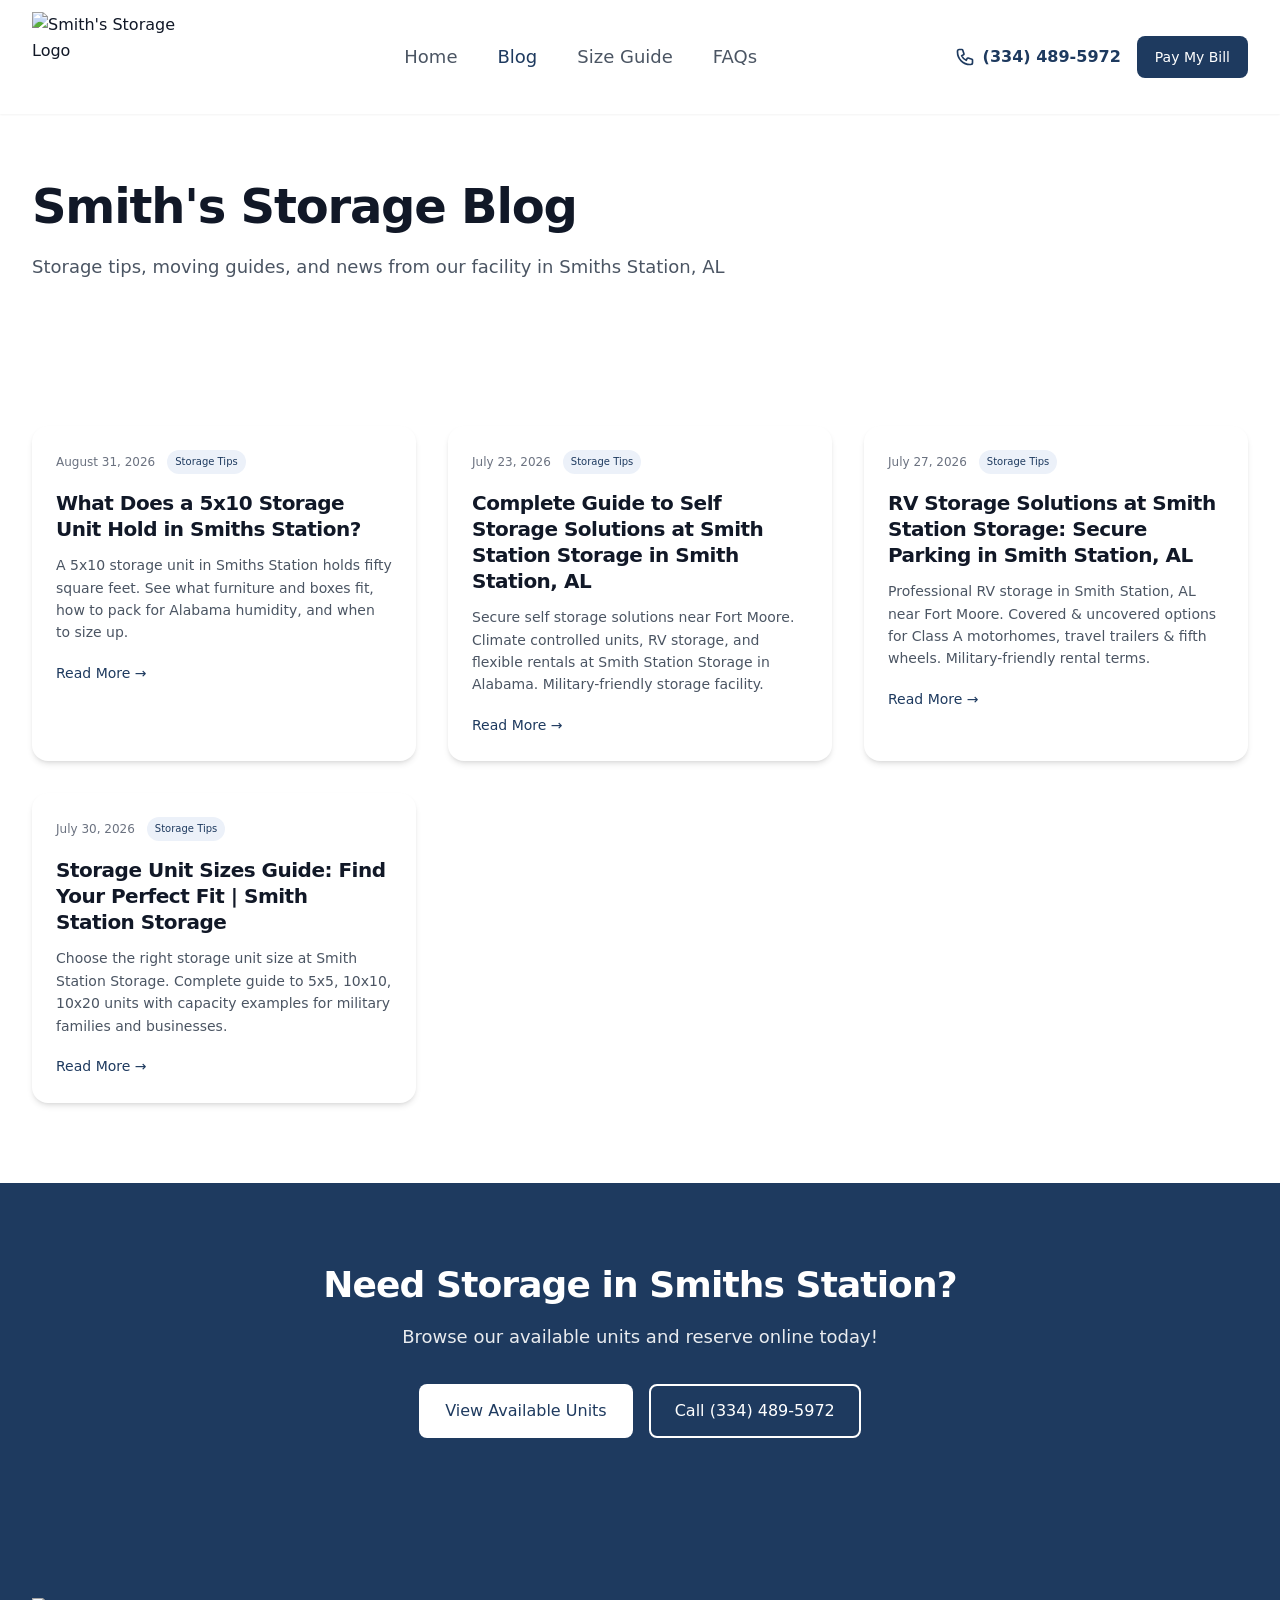
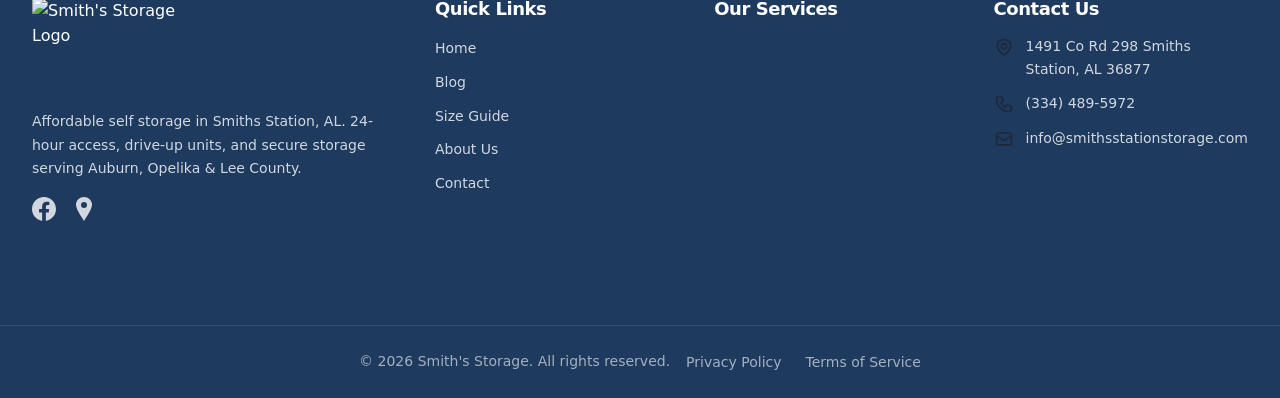
==== commit d917f47e: "Add blog card: What Does a 5x10 Storage Unit Hold in Smiths Station?" ====
--- a/index.html
+++ b/index.html
@@ -84,6 +84,20 @@
     <div class="wss-container">
       <div class="wss-grid wss-grid--3" style="gap: 2rem;">
 
+        <!-- POST: 2026-08-31-what-does-a-5x10-storage-unit-hold-in-smiths-station -->
+        <a href="/posts/2026-08-31-what-does-a-5x10-storage-unit-hold-in-smiths-station.html" class="wss-blog-card" style="display: block; text-decoration: none; color: inherit; background: white; border-radius: 1rem; overflow: hidden; box-shadow: var(--wss-shadow-md); transition: box-shadow 0.3s, transform 0.3s;">
+          <div style="padding: 1.5rem;">
+            <div style="display: flex; align-items: center; gap: 0.75rem; margin-bottom: 1rem;">
+              <span style="font-size: 0.75rem; color: var(--wss-gray-500);">August 31, 2026</span>
+              <span style="font-size: 0.625rem; background: var(--wss-primary-50); color: var(--wss-primary); padding: 0.25rem 0.5rem; border-radius: 9999px; font-weight: 500;">Storage Tips</span>
+            </div>
+            <h2 style="font-size: var(--wss-text-xl); font-weight: 600; margin-bottom: 0.75rem; line-height: 1.3;">What Does a 5x10 Storage Unit Hold in Smiths Station?</h2>
+            <p style="color: var(--wss-gray-600); font-size: var(--wss-text-sm); line-height: 1.6; margin-bottom: 1rem;">A 5x10 storage unit in Smiths Station holds fifty square feet. See what furniture and boxes fit, how to pack for Alabama humidity, and when to size up.</p>
+            <span style="color: var(--wss-primary); font-weight: 500; font-size: var(--wss-text-sm);">Read More &rarr;</span>
+          </div>
+        </a>
+
+
         <!-- POST: 2026-07-23-self-storage-guide-smith-station-alabama -->
         <a href="/posts/2026-07-23-self-storage-guide-smith-station-alabama.html" class="wss-blog-card" style="display: block; text-decoration: none; color: inherit; background: white; border-radius: 1rem; overflow: hidden; box-shadow: var(--wss-shadow-md); transition: box-shadow 0.3s, transform 0.3s;">
           <div style="padding: 1.5rem;">
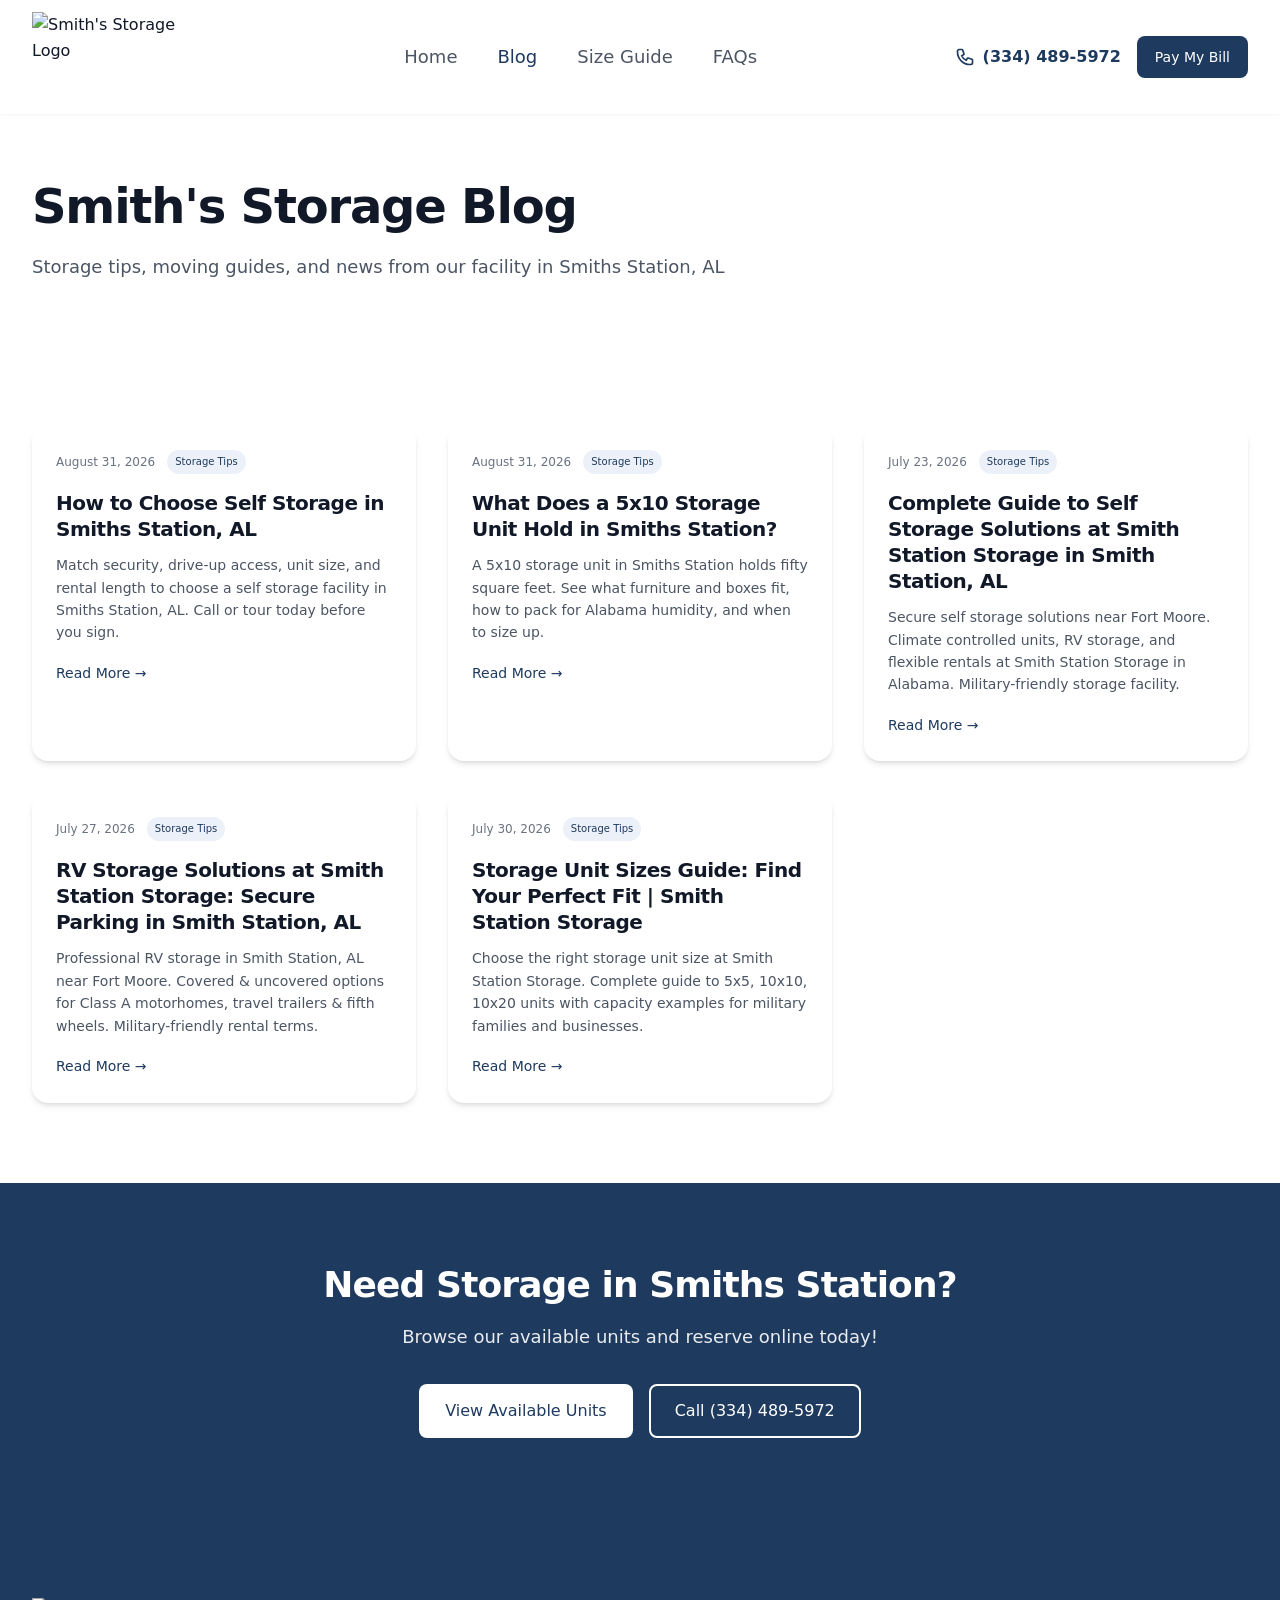
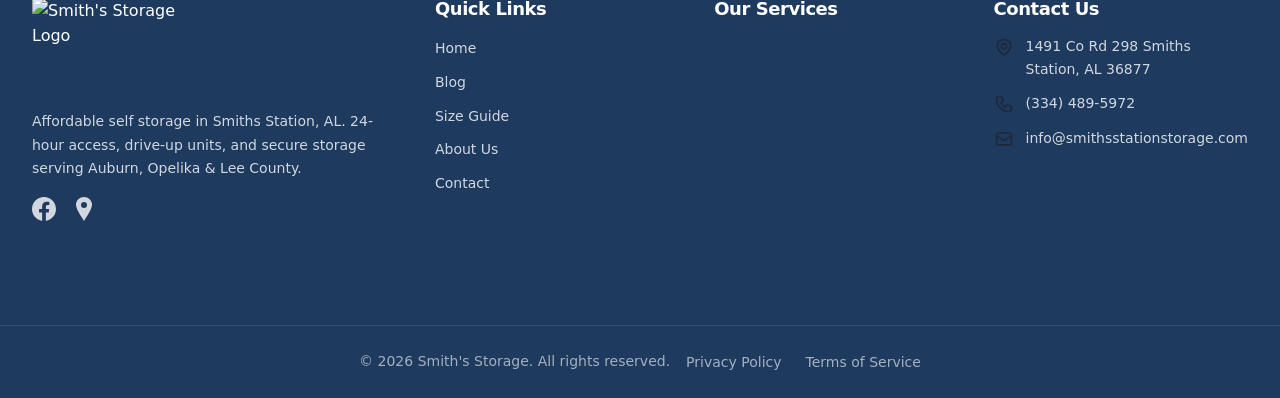
==== commit 80eaeb61: "Add blog card: How to Choose Self Storage in Smiths Station, AL" ====
--- a/index.html
+++ b/index.html
@@ -83,6 +83,20 @@
   <section class="wss-section wss-section--white">
     <div class="wss-container">
       <div class="wss-grid wss-grid--3" style="gap: 2rem;">
+
+        <!-- POST: 2026-08-31-how-to-choose-self-storage-smiths-station-al -->
+        <a href="/posts/2026-08-31-how-to-choose-self-storage-smiths-station-al.html" class="wss-blog-card" style="display: block; text-decoration: none; color: inherit; background: white; border-radius: 1rem; overflow: hidden; box-shadow: var(--wss-shadow-md); transition: box-shadow 0.3s, transform 0.3s;">
+          <div style="padding: 1.5rem;">
+            <div style="display: flex; align-items: center; gap: 0.75rem; margin-bottom: 1rem;">
+              <span style="font-size: 0.75rem; color: var(--wss-gray-500);">August 31, 2026</span>
+              <span style="font-size: 0.625rem; background: var(--wss-primary-50); color: var(--wss-primary); padding: 0.25rem 0.5rem; border-radius: 9999px; font-weight: 500;">Storage Tips</span>
+            </div>
+            <h2 style="font-size: var(--wss-text-xl); font-weight: 600; margin-bottom: 0.75rem; line-height: 1.3;">How to Choose Self Storage in Smiths Station, AL</h2>
+            <p style="color: var(--wss-gray-600); font-size: var(--wss-text-sm); line-height: 1.6; margin-bottom: 1rem;">Match security, drive-up access, unit size, and rental length to choose a self storage facility in Smiths Station, AL. Call or tour today before you sign.</p>
+            <span style="color: var(--wss-primary); font-weight: 500; font-size: var(--wss-text-sm);">Read More &rarr;</span>
+          </div>
+        </a>
+
 
         <!-- POST: 2026-08-31-what-does-a-5x10-storage-unit-hold-in-smiths-station -->
         <a href="/posts/2026-08-31-what-does-a-5x10-storage-unit-hold-in-smiths-station.html" class="wss-blog-card" style="display: block; text-decoration: none; color: inherit; background: white; border-radius: 1rem; overflow: hidden; box-shadow: var(--wss-shadow-md); transition: box-shadow 0.3s, transform 0.3s;">
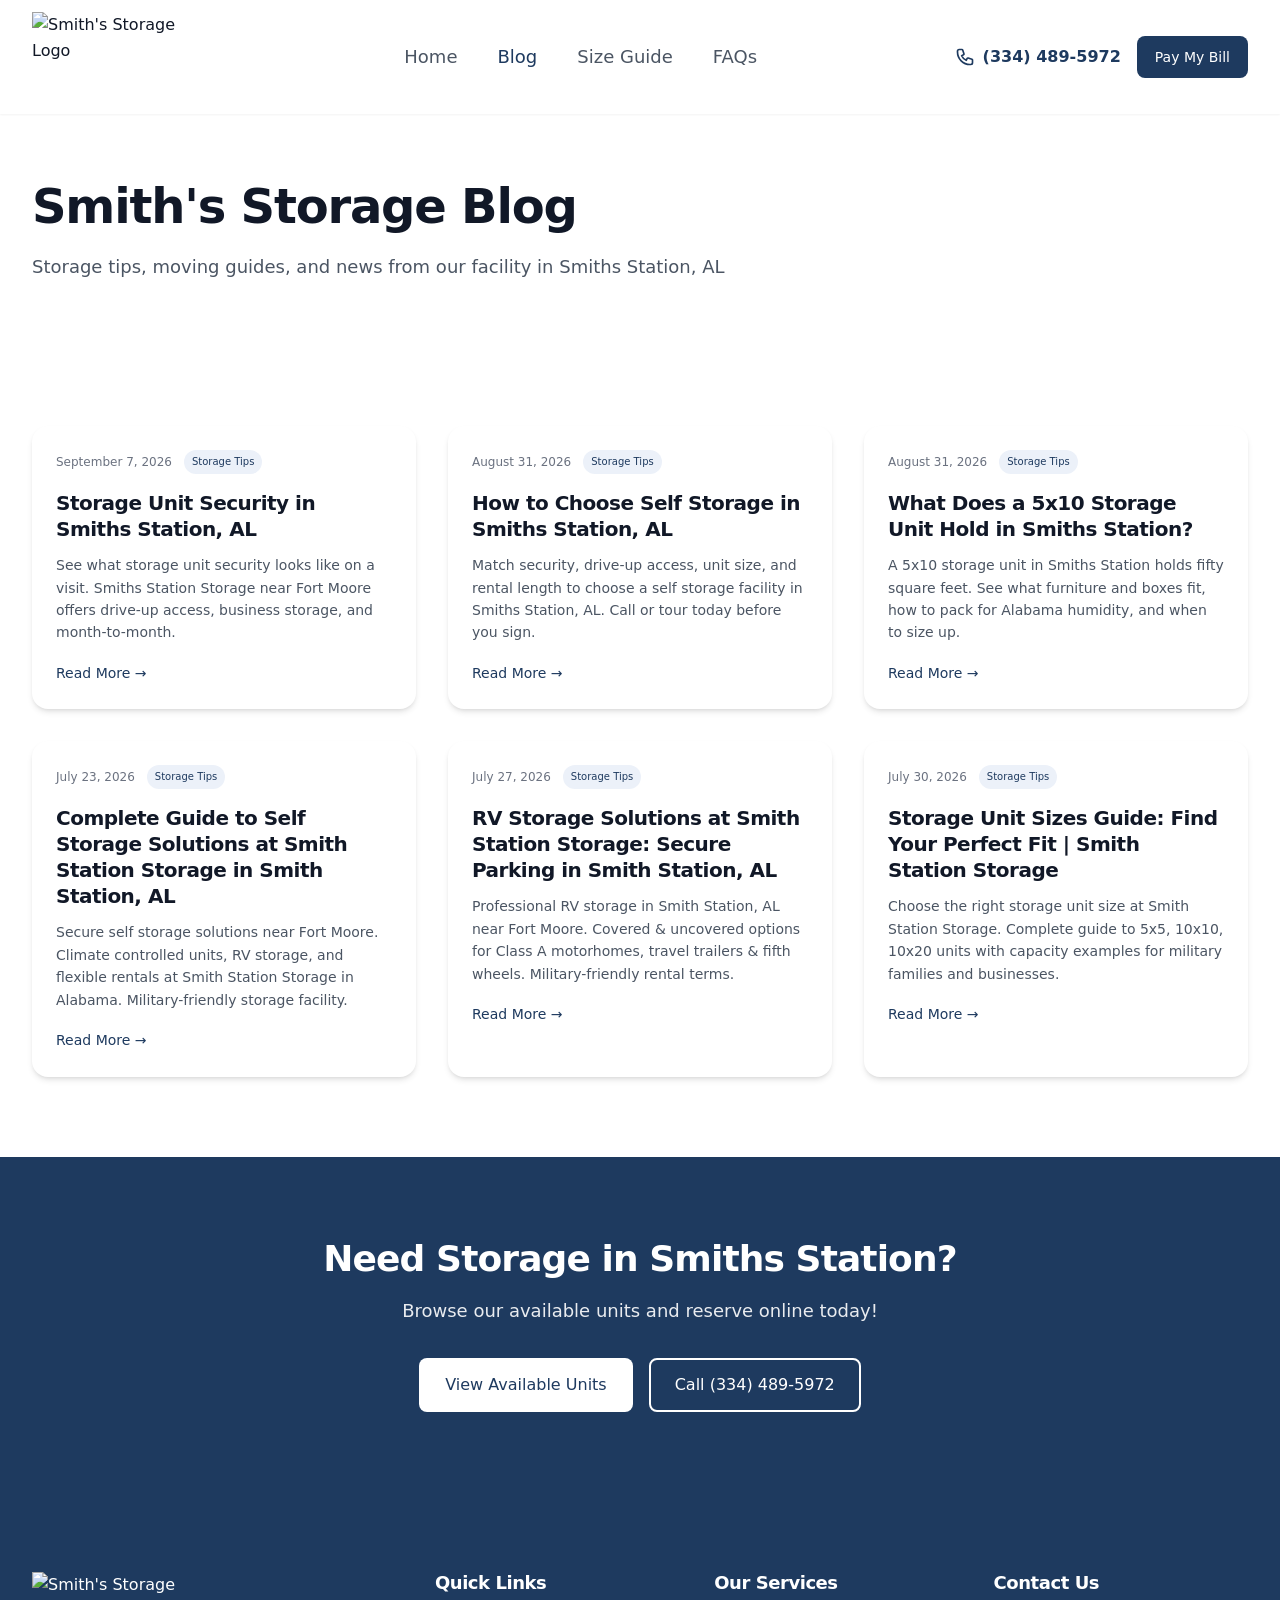
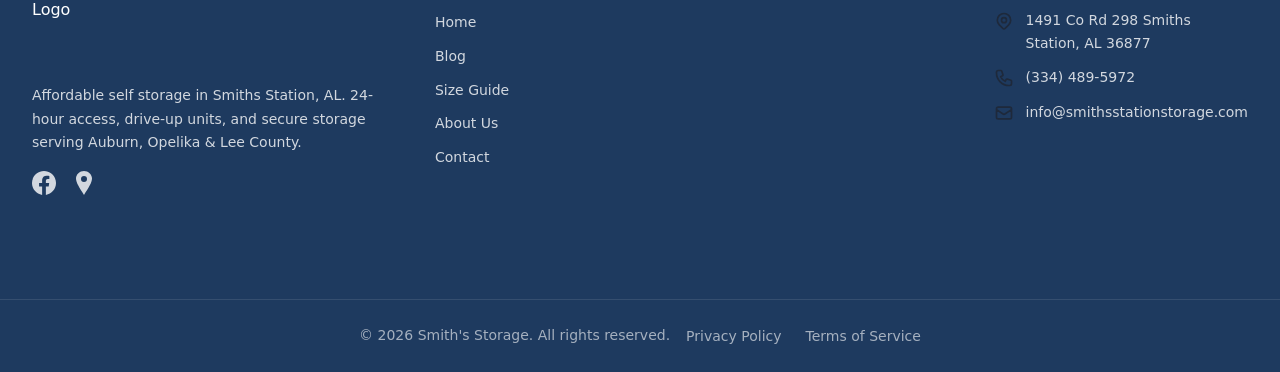
==== commit 2ee422f7: "Add blog card: Storage Unit Security in Smiths Station, AL" ====
--- a/index.html
+++ b/index.html
@@ -83,6 +83,20 @@
   <section class="wss-section wss-section--white">
     <div class="wss-container">
       <div class="wss-grid wss-grid--3" style="gap: 2rem;">
+
+        <!-- POST: 2026-09-07-storage-unit-security-smiths-station -->
+        <a href="/posts/2026-09-07-storage-unit-security-smiths-station.html" class="wss-blog-card" style="display: block; text-decoration: none; color: inherit; background: white; border-radius: 1rem; overflow: hidden; box-shadow: var(--wss-shadow-md); transition: box-shadow 0.3s, transform 0.3s;">
+          <div style="padding: 1.5rem;">
+            <div style="display: flex; align-items: center; gap: 0.75rem; margin-bottom: 1rem;">
+              <span style="font-size: 0.75rem; color: var(--wss-gray-500);">September 7, 2026</span>
+              <span style="font-size: 0.625rem; background: var(--wss-primary-50); color: var(--wss-primary); padding: 0.25rem 0.5rem; border-radius: 9999px; font-weight: 500;">Storage Tips</span>
+            </div>
+            <h2 style="font-size: var(--wss-text-xl); font-weight: 600; margin-bottom: 0.75rem; line-height: 1.3;">Storage Unit Security in Smiths Station, AL</h2>
+            <p style="color: var(--wss-gray-600); font-size: var(--wss-text-sm); line-height: 1.6; margin-bottom: 1rem;">See what storage unit security looks like on a visit. Smiths Station Storage near Fort Moore offers drive-up access, business storage, and month-to-month.</p>
+            <span style="color: var(--wss-primary); font-weight: 500; font-size: var(--wss-text-sm);">Read More &rarr;</span>
+          </div>
+        </a>
+
 
         <!-- POST: 2026-08-31-how-to-choose-self-storage-smiths-station-al -->
         <a href="/posts/2026-08-31-how-to-choose-self-storage-smiths-station-al.html" class="wss-blog-card" style="display: block; text-decoration: none; color: inherit; background: white; border-radius: 1rem; overflow: hidden; box-shadow: var(--wss-shadow-md); transition: box-shadow 0.3s, transform 0.3s;">
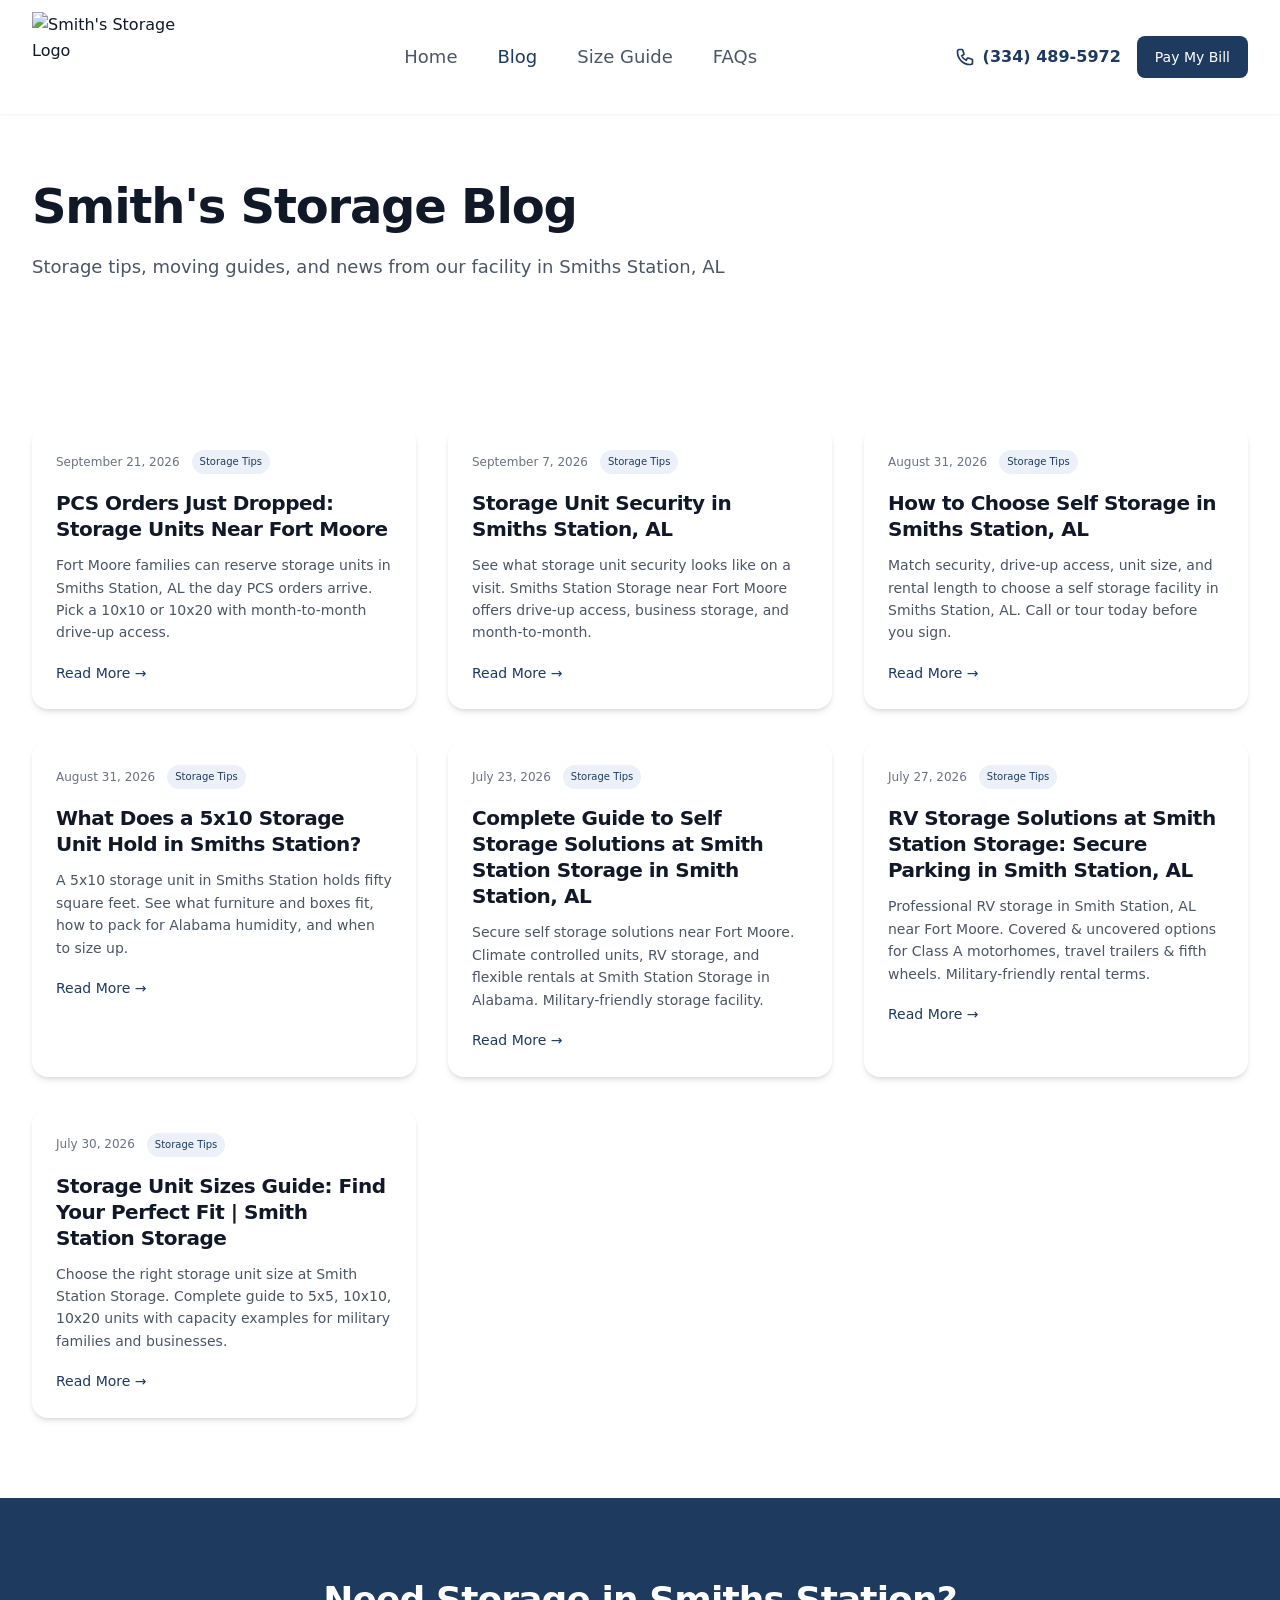
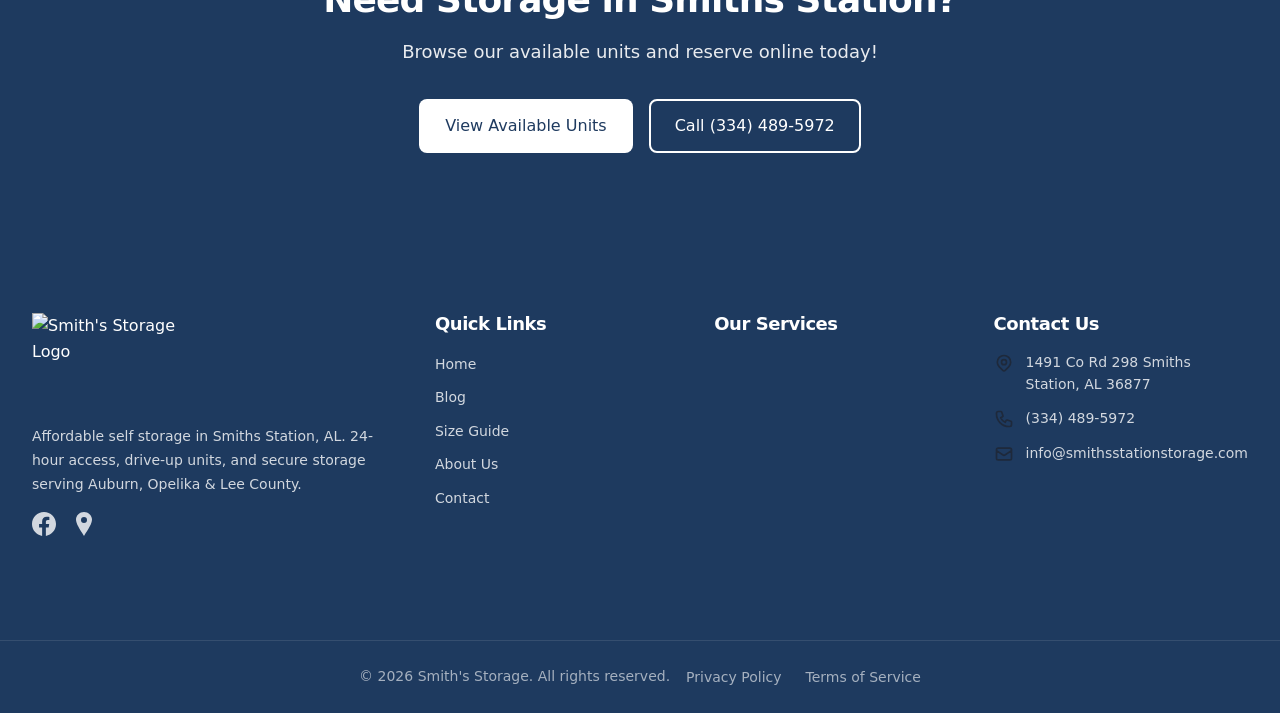
==== commit 2c0f37fd: "Add blog card: PCS Orders Just Dropped: Storage Units Near Fort Moore" ====
--- a/index.html
+++ b/index.html
@@ -83,6 +83,20 @@
   <section class="wss-section wss-section--white">
     <div class="wss-container">
       <div class="wss-grid wss-grid--3" style="gap: 2rem;">
+
+        <!-- POST: 2026-09-21-pcs-orders-storage-units-near-fort-moore -->
+        <a href="/posts/2026-09-21-pcs-orders-storage-units-near-fort-moore.html" class="wss-blog-card" style="display: block; text-decoration: none; color: inherit; background: white; border-radius: 1rem; overflow: hidden; box-shadow: var(--wss-shadow-md); transition: box-shadow 0.3s, transform 0.3s;">
+          <div style="padding: 1.5rem;">
+            <div style="display: flex; align-items: center; gap: 0.75rem; margin-bottom: 1rem;">
+              <span style="font-size: 0.75rem; color: var(--wss-gray-500);">September 21, 2026</span>
+              <span style="font-size: 0.625rem; background: var(--wss-primary-50); color: var(--wss-primary); padding: 0.25rem 0.5rem; border-radius: 9999px; font-weight: 500;">Storage Tips</span>
+            </div>
+            <h2 style="font-size: var(--wss-text-xl); font-weight: 600; margin-bottom: 0.75rem; line-height: 1.3;">PCS Orders Just Dropped: Storage Units Near Fort Moore</h2>
+            <p style="color: var(--wss-gray-600); font-size: var(--wss-text-sm); line-height: 1.6; margin-bottom: 1rem;">Fort Moore families can reserve storage units in Smiths Station, AL the day PCS orders arrive. Pick a 10x10 or 10x20 with month-to-month drive-up access.</p>
+            <span style="color: var(--wss-primary); font-weight: 500; font-size: var(--wss-text-sm);">Read More &rarr;</span>
+          </div>
+        </a>
+
 
         <!-- POST: 2026-09-07-storage-unit-security-smiths-station -->
         <a href="/posts/2026-09-07-storage-unit-security-smiths-station.html" class="wss-blog-card" style="display: block; text-decoration: none; color: inherit; background: white; border-radius: 1rem; overflow: hidden; box-shadow: var(--wss-shadow-md); transition: box-shadow 0.3s, transform 0.3s;">
